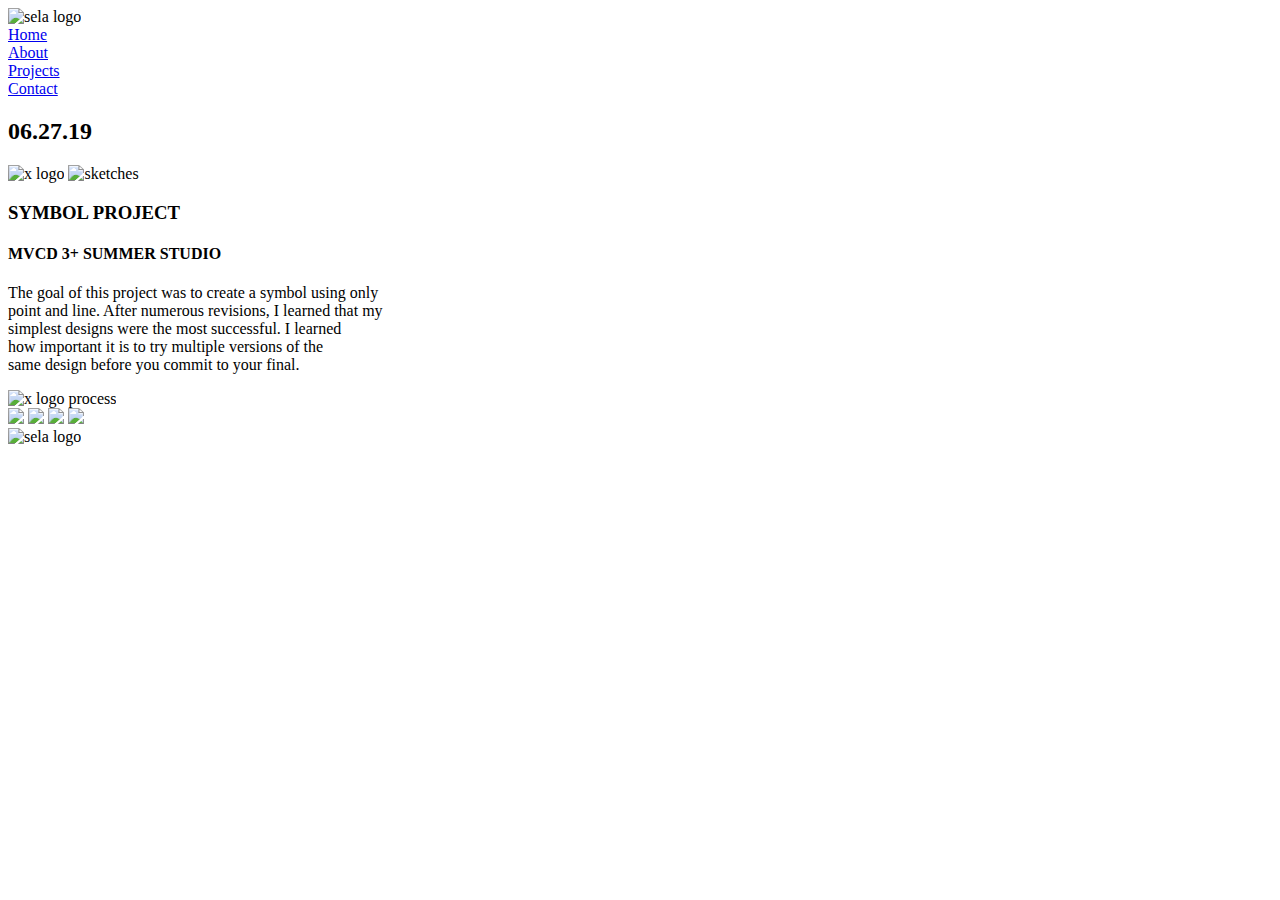
==== Sela/projectpage.html @ 20d9c66a "Create projectpage.html" ====
<!DOCTYPE html>
<html lang="en" dir="ltr">
<head>
    <meta charset="utf-8">
    <title>Sela Kay Britton</title>
    <link href="https://fonts.googleapis.com/css?family=Nunito+Sans:900&display=swap" rel="stylesheet">
    <link href="https://fonts.googleapis.com/css?family=Montserrat&display=swap" rel="stylesheet">
    <link href="https://fonts.googleapis.com/css?family=Montserrat:900&display=swap" rel="stylesheet">
    <link href="https://fonts.googleapis.com/css?family=Montserrat:400i&display=swap" rel="stylesheet">
    <link rel="stylesheet" href="projectpage.css">
</head>

<body>
  <div class="navbar">
      <nav id="left-nav" class="navbar">
            <img id="sela-logo" src="image/LOGO3.jpg" alt="sela logo"></nav>
      <div id="right-nav" class="navbar">
            <div class="navbar"><a href="index.html">Home</a></div>
            <div class="navbar"><a href="About.html">About</a></div>
            <div class="navbar"><a href="#">Projects</a></div>
            <div class="navbar"><a href="contact.html">Contact</a></div>
      </div>
      </div>
  <!--closed navbar links logo-->
  <div id="toggle-menu">
  </div><!--closed navbar-->

  <div id= "feature-container">
  <div id="feature-section" class="project-float">
    <h2> 06.27.19</h2>
    <img id="x-logo" src="image/FINAL X LOGO.png" alt="x logo">
    <img id="sketches" src="image/sketches.jpg" alt="sketches">
  </div>
  <div id="symbol-process" class="project-float">
    <h3> SYMBOL PROJECT </h3>
    <h4> MVCD 3+ SUMMER STUDIO </h4>
    <p class="project-description">
          The goal of this project was to create
          a symbol using only <br> point and line.
          After numerous revisions, I learned that
          my<br>simplest designs were the most
          successful. I learned<br> how important it
          is to try multiple versions of the <br>same
          design before you commit to your final.</p>
    <img id="x-process" src="image/symbol process.png" alt="x logo process">
  </div>
  </div>

  <div class="footer">
    <div class="social-icons-footer">
      <img id="instagram-footer" src="image/instagram-icon.png">
      <img id="linked-in-footer" src="image/linked-in-icon.png">
      <img id="facebook-footer" src="image/facebook-icon.png">
      <img id="twitter-footer" src="image/twitter-icon.png">
    </div>
  <div id="footer-square">
  <img id="sela-logo-footer" src="image/whitelogo.png" alt="sela logo">
  </div>
  </div>




</body>

</html>
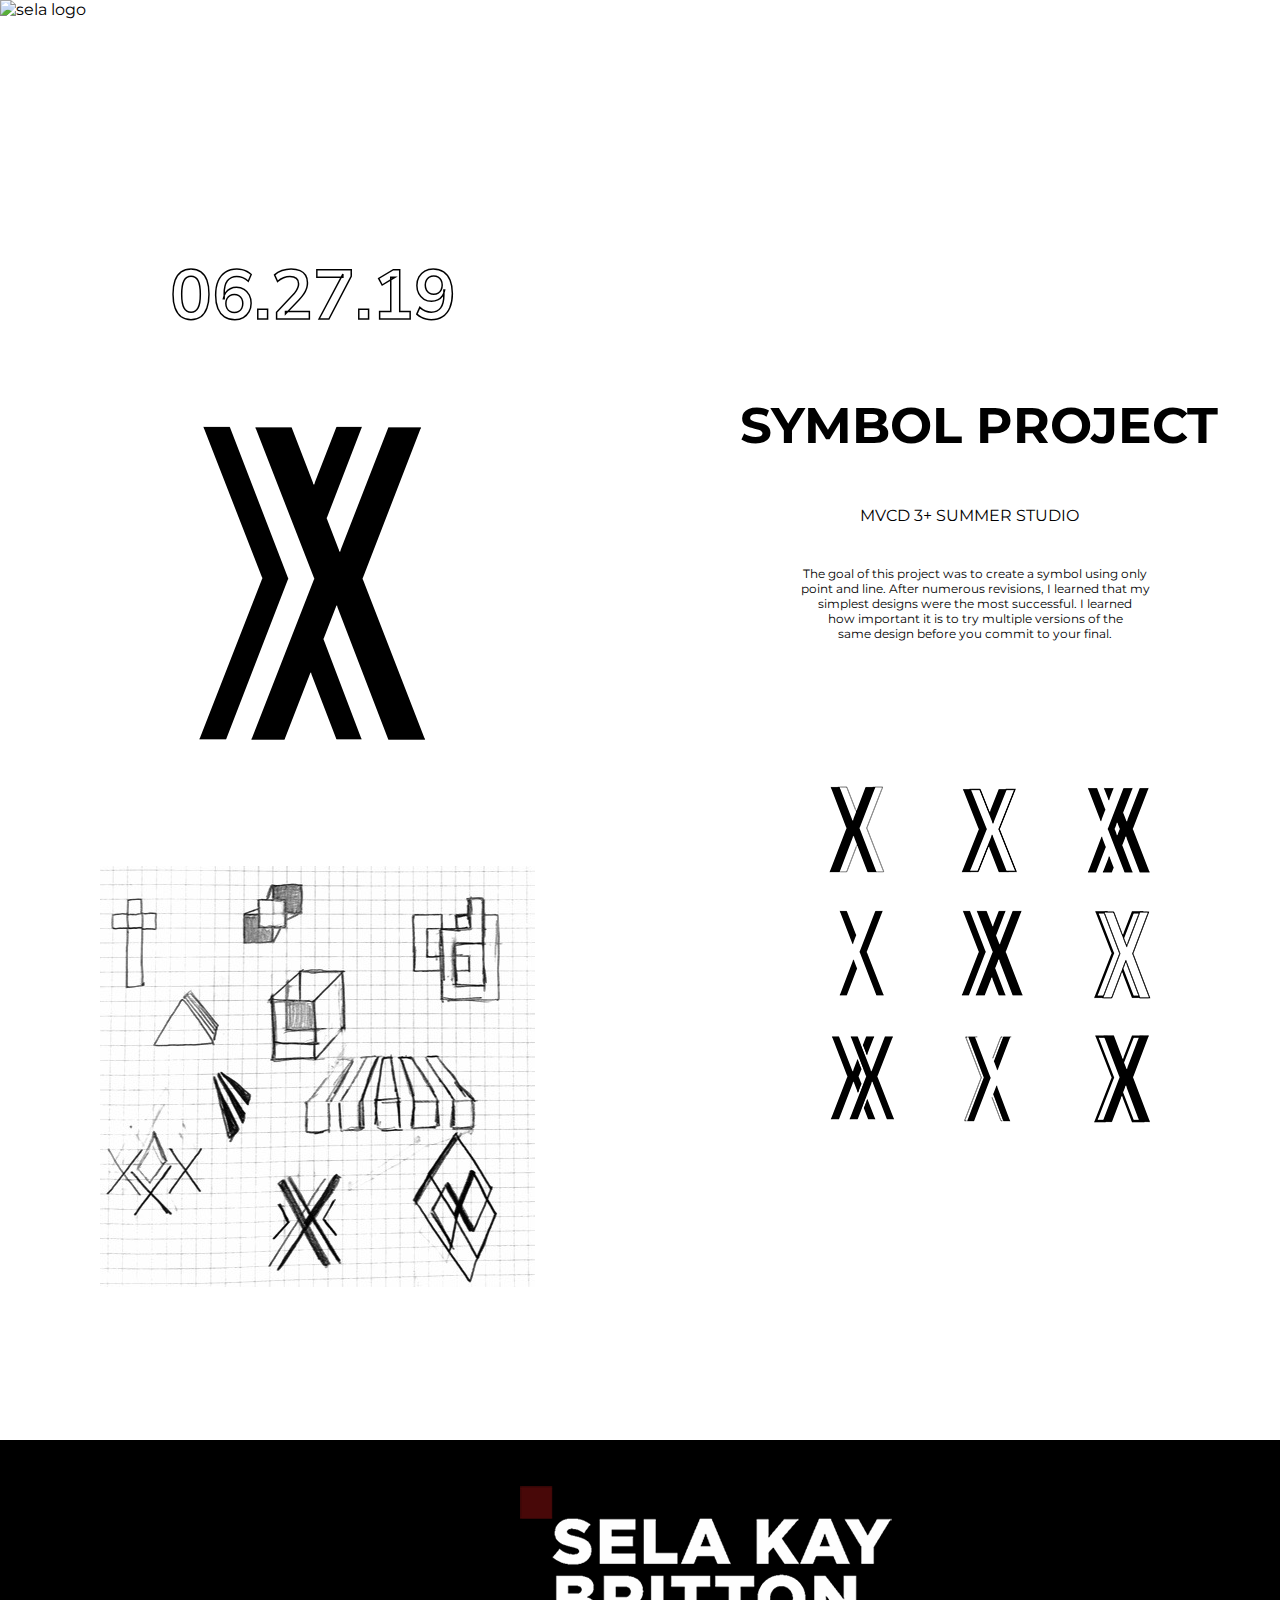
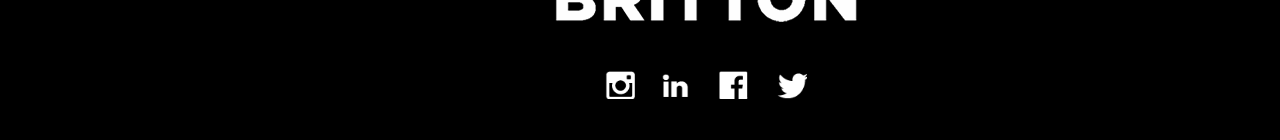
==== commit 1f72dcb3: "Update projectpage.html" ====
--- a/Sela/projectpage.html
+++ b/Sela/projectpage.html
@@ -11,13 +11,14 @@
 </head>
 
 <body>
+<div id="wrapper">
   <div class="navbar">
       <nav id="left-nav" class="navbar">
             <img id="sela-logo" src="image/LOGO3.jpg" alt="sela logo"></nav>
       <div id="right-nav" class="navbar">
             <div class="navbar"><a href="index.html">Home</a></div>
             <div class="navbar"><a href="About.html">About</a></div>
-            <div class="navbar"><a href="#">Projects</a></div>
+            <div class="navbar"><a href="index.html#project-container">Projects</a></div>
             <div class="navbar"><a href="contact.html">Contact</a></div>
       </div>
       </div>
@@ -60,7 +61,7 @@
 
 
 
-
+  </div>
 </body>
 
 </html>
--- a/Sela/projectpage.css
+++ b/Sela/projectpage.css
@@ -0,0 +1,156 @@
+body{
+  margin: 0 auto;
+}
+ul{
+  list-style-type: none;
+}
+a{
+  text-decoration: none;
+  color: black;
+}
+#wrapper{
+  width: 1440px;
+  overflow: hidden;
+}
+a:hover{
+  color: #480808 !important;
+  transition-timing-function: ease;
+  transition-duration: .5s;
+}
+
+a:visited{
+  color: black;
+}
+
+.navbar{
+  height: 40px;
+  background-color: #FFFFFF;
+  font-family: 'Montserrat', sans-serif;
+  position: relative;
+  top: 0px;
+}
+
+#sela-logo{
+  width:350px;
+}
+#right-nav{
+  position:fixed;
+  z-index:10;
+  top: 0px;
+  margin-left: 1350px;
+  padding-right: 50px;
+  font-family: 'Lato';
+  padding-top: 15px;
+  background-color: white;
+}
+#left-nav{
+  margin-left: auto;
+  padding-right: 50px;
+}
+
+h4{
+  font-family: 'Montserrat', sans-serif;
+  padding-left: 200px;
+  font-weight: 400;
+  }
+
+.learn-more{
+  font-family: 'Montserrat', sans-serif;
+  padding-left: 170px;
+  padding-top: 50px;
+}
+h3{
+  font-family: 'Montserrat', sans-serif;
+  font-size: 50px;
+  padding-left: 80px;
+  margin-top: 85px;
+}
+p{
+  font-family: 'Montserrat', sans-serif;
+  font-size: 12px;
+}
+.project-description{
+  text-align:center;
+  width:400px;
+  margin-left: 115px;
+  padding-top: 20px;
+}
+h2 {
+  color: white;
+  font-family: 'Nunito Sans', sans-serif;
+  -webkit-text-fill-color: white; /* Will override color (regardless of order) */
+  -webkit-text-stroke-width: 1.5px;
+  -webkit-text-stroke-color: black;
+  font-size: 70px;
+  padding-left: 120px;
+}
+
+#feature-container{
+  height: 500px;
+  position: relative;
+  display: block;
+  margin-top:200px;
+}
+.project-float{
+  width: 600px;
+  background-color: white;
+  float: left;
+  margin: 0 auto;
+}
+#symbol-process{
+  padding-left: 10px;
+  padding-top: 70px;
+}
+#feature-section{
+  padding-left: 50px;
+  margin-top: -50px;
+}
+
+#x-logo{
+  padding-left: 85px;
+}
+#x-process{
+  padding-left: 30px;
+}
+#sketches{
+  margin-top:100px;
+  margin-left: 50px;
+}
+.footer{
+  width: 100%;
+  height: 300px;
+  margin-top: 200px;
+}
+#footer-square{
+  width: 1448px;
+  height: 300px;
+  background-color: #000000;
+  margin-top: 700px;
+}
+#sela-logo-footer{
+  margin-left: 520px;
+  margin-top:45px;
+}
+.social-icons-footer{
+margin-top: 230px;
+position: absolute;
+margin-left: 605px
+
+}
+
+#instagram-footer{
+  padding-right: 20px;
+  width:30px;
+}
+#facebook-footer{
+  padding-right: 25px;
+  width:30px;
+}
+#linked-in-footer{
+  padding-right: 25px;
+  width:30px;
+}
+#twitter-footer{
+  padding-right: 25px;
+  width:30px;
+}
